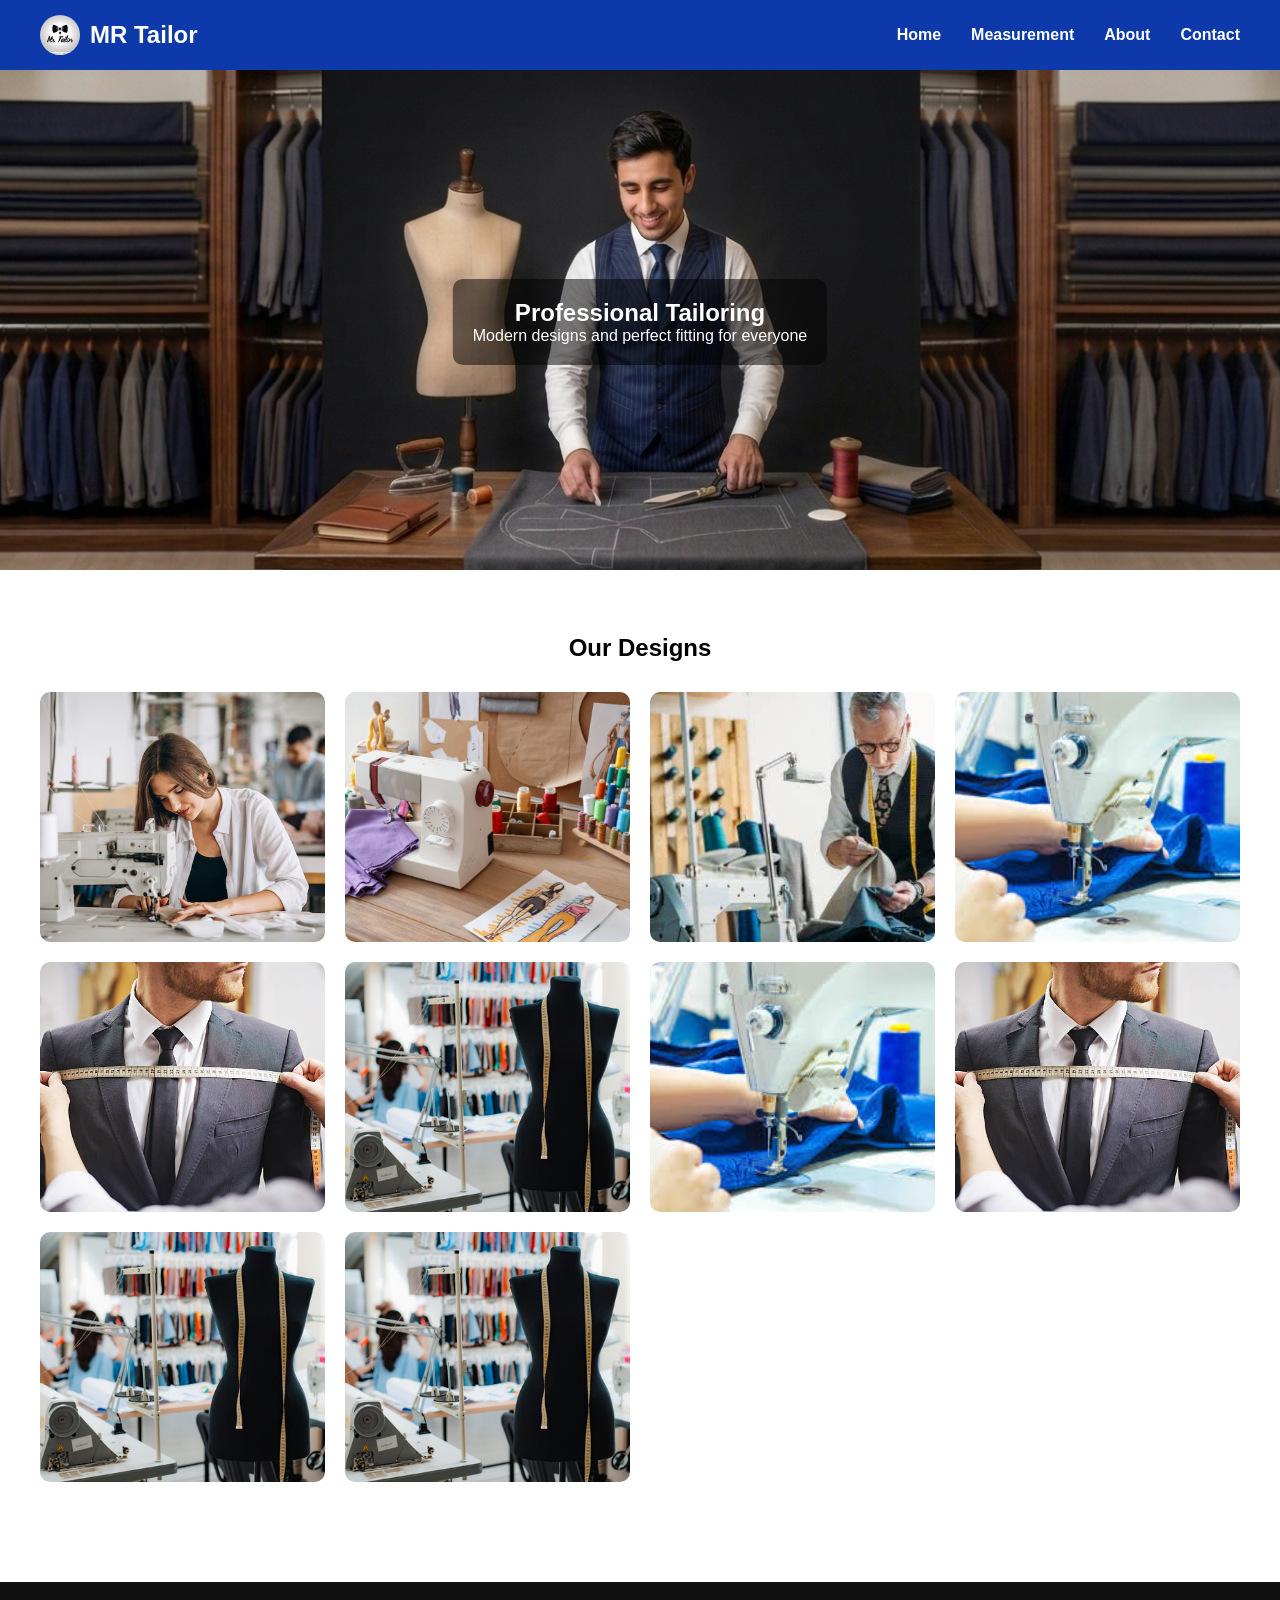
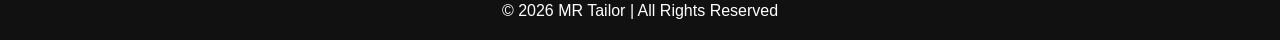
==== index.html @ 27d0355a "first commit" ====
<!DOCTYPE html>
<html lang="en">
<head>
<meta charset="UTF-8">
<meta name="viewport" content="width=device-width, initial-scale=1.0">

<title>MR Tailor</title>

<link rel="stylesheet" href="styles/style.css">
<link rel="stylesheet" href="https://cdnjs.cloudflare.com/ajax/libs/font-awesome/6.5.0/css/all.min.css">
</head>

<body>

<!-- HEADER -->

<header class="header">

<div class="logo-area">
<img src="images/home-logo-icon.jpg" class="logo">
<h2>MR Tailor</h2>
</div>

<nav class="nav">
<a href="index.html">Home</a>
<a href="nap.html">Measurement</a>
<a href="about_us.html">About</a>
<a href="contact.html">Contact</a>
</nav>
<div class="menu-btn">
<i class="fa fa-bars"></i>
</div>

</header>

<!-- HERO SECTION -->

<section class="hero">

<img src="images/hero-image3.png" alt="hero image">

<div class="hero-text">
<h1>Professional Tailoring</h1>
<p>Modern designs and perfect fitting for everyone</p>
</div>

</section>

<!-- GALLERY -->

<section class="gallery">

<h2>Our Designs</h2>

<div class="gallery-grid">

<img src="images/image-01.avif">
<img src="images/image-02.webp">
<img src="images/image-03.jpg">
<img src="images/image-04.jpg">
<img src="images/image-05.jpg">
<img src="images/image-06.jpg">
<img src="images/image-04.jpg">
<img src="images/image-05.jpg">
<img src="images/image-06.jpg">
<img src="images/image-06.jpg">

</div>

</section>

<!-- FOOTER -->

<footer>

<p>© 2026 MR Tailor | All Rights Reserved</p>

</footer>

</body>
</html>
---- styles/style.css ----
*{
margin:0;
padding:0;
box-sizing:border-box;
font-family:Arial;
}

/* HEADER */

.header{
display:flex;
justify-content:space-between;
align-items:center;
padding:15px 40px;
background:#0d39ab;
color:white;
position:sticky;
top:0;
z-index: 1000;
}

.logo-area{
display:flex;
align-items:center;
gap:10px;
}

.logo{
width:40px;
height:40px;
border-radius:50%;
}
.menu-btn{
display:none;
font-size:22px;
}
.nav{
display:flex;
gap:30px;
}

.nav a{
color:white;
text-decoration:none;
font-weight:bold;
transition:0.3s;
}

.nav a:hover{
color:yellow;
}

/* HERO */

.hero{
position:relative;
width:100%;
}

.hero img{
width:100%;
height:500px;
object-fit:cover;
}

.hero-text{
position:absolute;
top:50%;
left:50%;
transform:translate(-50%,-50%);
color:white;
text-align:center;
background:rgba(0,0,0,0.5);
padding:20px;
border-radius:10px;
}

/* GALLERY */

.gallery{
padding:60px 40px;
text-align:center;
}

.gallery h2{
margin-bottom:30px;
}

.gallery-grid{
display:grid;
grid-template-columns:repeat(auto-fit,minmax(250px,1fr));
gap:20px;
}

.gallery-grid img{
width:100%;
height:250px;
object-fit:cover;
border-radius:10px;
transition:0.3s;
}

.gallery-grid img:hover{
transform:scale(1.05);
}

/* FOOTER */

footer{
background:#111;
color:white;
text-align:center;
padding:20px;
margin-top:40px;
}

/* MOBILE */

@media(max-width:768px){
.nav{
    display: none;
}
.menu-btn{
display:block;
cursor:pointer;
}


.hero img{
height:350px;
}

.hero-text h1{
font-size:22px;
}

}
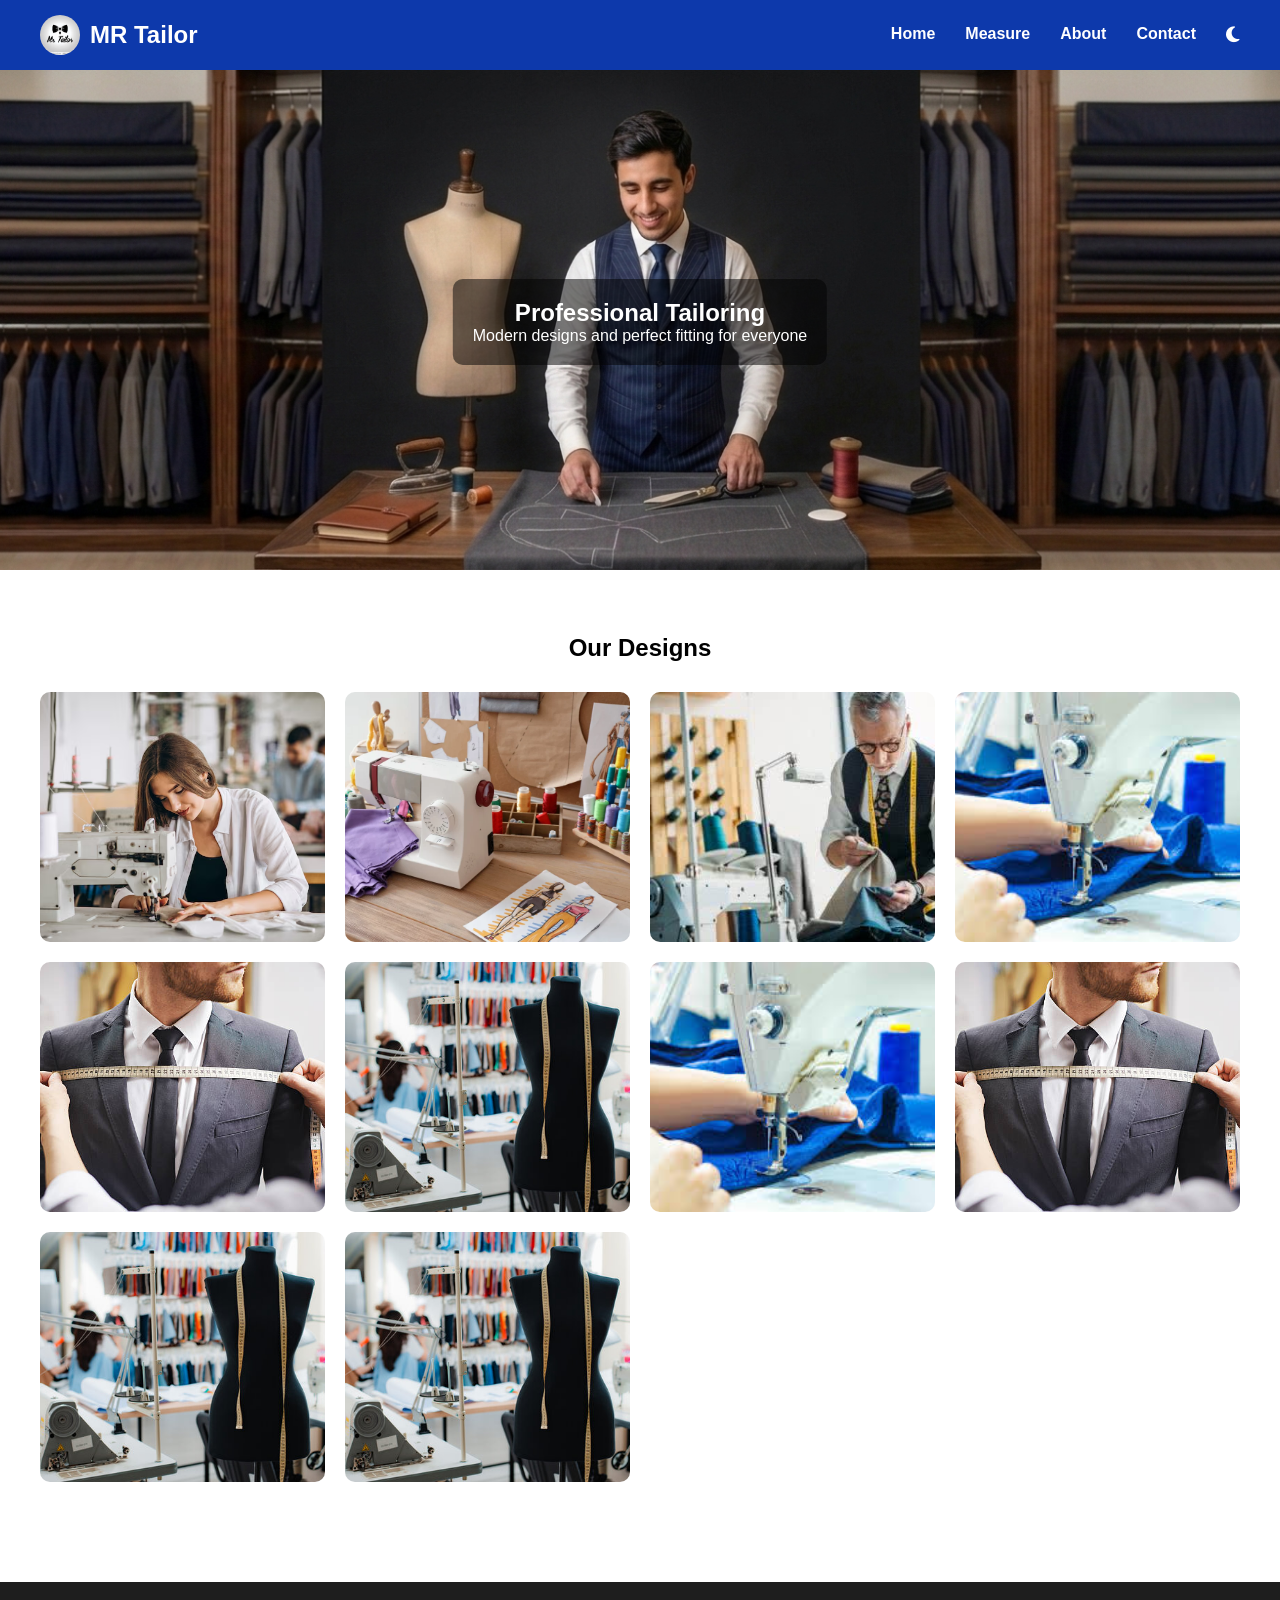
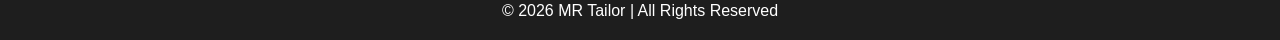
==== commit 5d1a9a1d: "we make our website responsible by using media query" ====
--- a/index.html
+++ b/index.html
@@ -5,9 +5,9 @@
 <meta name="viewport" content="width=device-width, initial-scale=1.0">
 
 <title>MR Tailor</title>
+<link rel="stylesheet" href="https://cdnjs.cloudflare.com/ajax/libs/font-awesome/6.5.0/css/all.min.css">
+<link rel="stylesheet" href="styles/style.css">
 
-<link rel="stylesheet" href="styles/style.css">
-<link rel="stylesheet" href="https://cdnjs.cloudflare.com/ajax/libs/font-awesome/6.5.0/css/all.min.css">
 </head>
 
 <body>
@@ -21,18 +21,21 @@
 <h2>MR Tailor</h2>
 </div>
 
-<nav class="nav">
+<nav class="nav js-nav">
 <a href="index.html">Home</a>
-<a href="nap.html">Measurement</a>
+<a href="nap.html">Measure</a>
 <a href="about_us.html">About</a>
 <a href="contact.html">Contact</a>
+<button class="theme-toggle js-theme-toggle">
+    <i class="fa-solid fa-moon"></i>
+</button>
 </nav>
 <div class="menu-btn">
-<i class="fa fa-bars"></i>
+<i class="fa fa-bars js-menu-btn"></i>
 </div>
 
 </header>
-
+<main>
 <!-- HERO SECTION -->
 
 <section class="hero">
@@ -50,7 +53,7 @@
 
 <section class="gallery">
 
-<h2>Our Designs</h2>
+<h2 id="h2">Our Designs</h2>
 
 <div class="gallery-grid">
 
@@ -68,7 +71,7 @@
 </div>
 
 </section>
-
+</main>
 <!-- FOOTER -->
 
 <footer>
@@ -76,6 +79,6 @@
 <p>© 2026 MR Tailor | All Rights Reserved</p>
 
 </footer>
-
+<script src="js/script.js"></script>
 </body>
 </html>
--- a/styles/style.css
+++ b/styles/style.css
@@ -48,6 +48,35 @@
 
 .nav a:hover{
 color:yellow;
+}
+
+/* mobile menu */
+ .active{
+        position: absolute;
+        top: 70px;
+        right: 0;
+        background-color: black;
+        flex-direction: column;
+        width: 100px;
+        padding: 20px;
+        display: none;
+        border-radius: 10px 0px 10px 10px;
+        animation: fadeIn 0.3s ease;
+    }
+main {
+     /* animation */
+    animation: fadeIn 0.8s ease;
+}
+/* ================= ANIMATIONS ================= */
+@keyframes fadeIn {
+    from {
+        opacity: 0;
+        transform: translateY(20px);
+    }
+    to {
+        opacity: 1;
+        transform: translateY(0);
+    }
 }
 
 /* HERO */
@@ -103,11 +132,38 @@
 .gallery-grid img:hover{
 transform:scale(1.05);
 }
+.theme-toggle {
+    background: none;
+    border: none;
+    color: white;
+    font-size: 18px;
+    cursor: pointer;
+}
+
+/* DARK MODE */
+body.dark {
+    background: #121212;
+}
+body.dark .header, 
+body.dark .container {
+    background: #1e1e1e;
+    color: white;
+}
+body.dark input,
+body.dark select,
+body.dark textarea {
+    background: #2c2c2c;
+    color: white;
+    border: 1px solid #555;
+}
+body.dark #h2, body.dark h3{
+  color: white;
+}
 
 /* FOOTER */
 
 footer{
-background:#111;
+background:#1e1e1e;
 color:white;
 text-align:center;
 padding:20px;
@@ -117,21 +173,24 @@
 /* MOBILE */
 
 @media(max-width:768px){
-.nav{
-    display: none;
-}
-.menu-btn{
-display:block;
-cursor:pointer;
-}
+  .nav{
+      display: none;
+  }
+   
+  .menu-btn{
+  display:block;
+  cursor:pointer;
+  }
+    .hero img{
+    height:350px;
+    }
 
-
-.hero img{
-height:350px;
-}
-
-.hero-text h1{
-font-size:22px;
-}
+    .hero-text h1{
+    font-size:22px;
+    }
+    /* NAV MOBILE */
+     .active{
+      display: flex;
+    }
 
 }
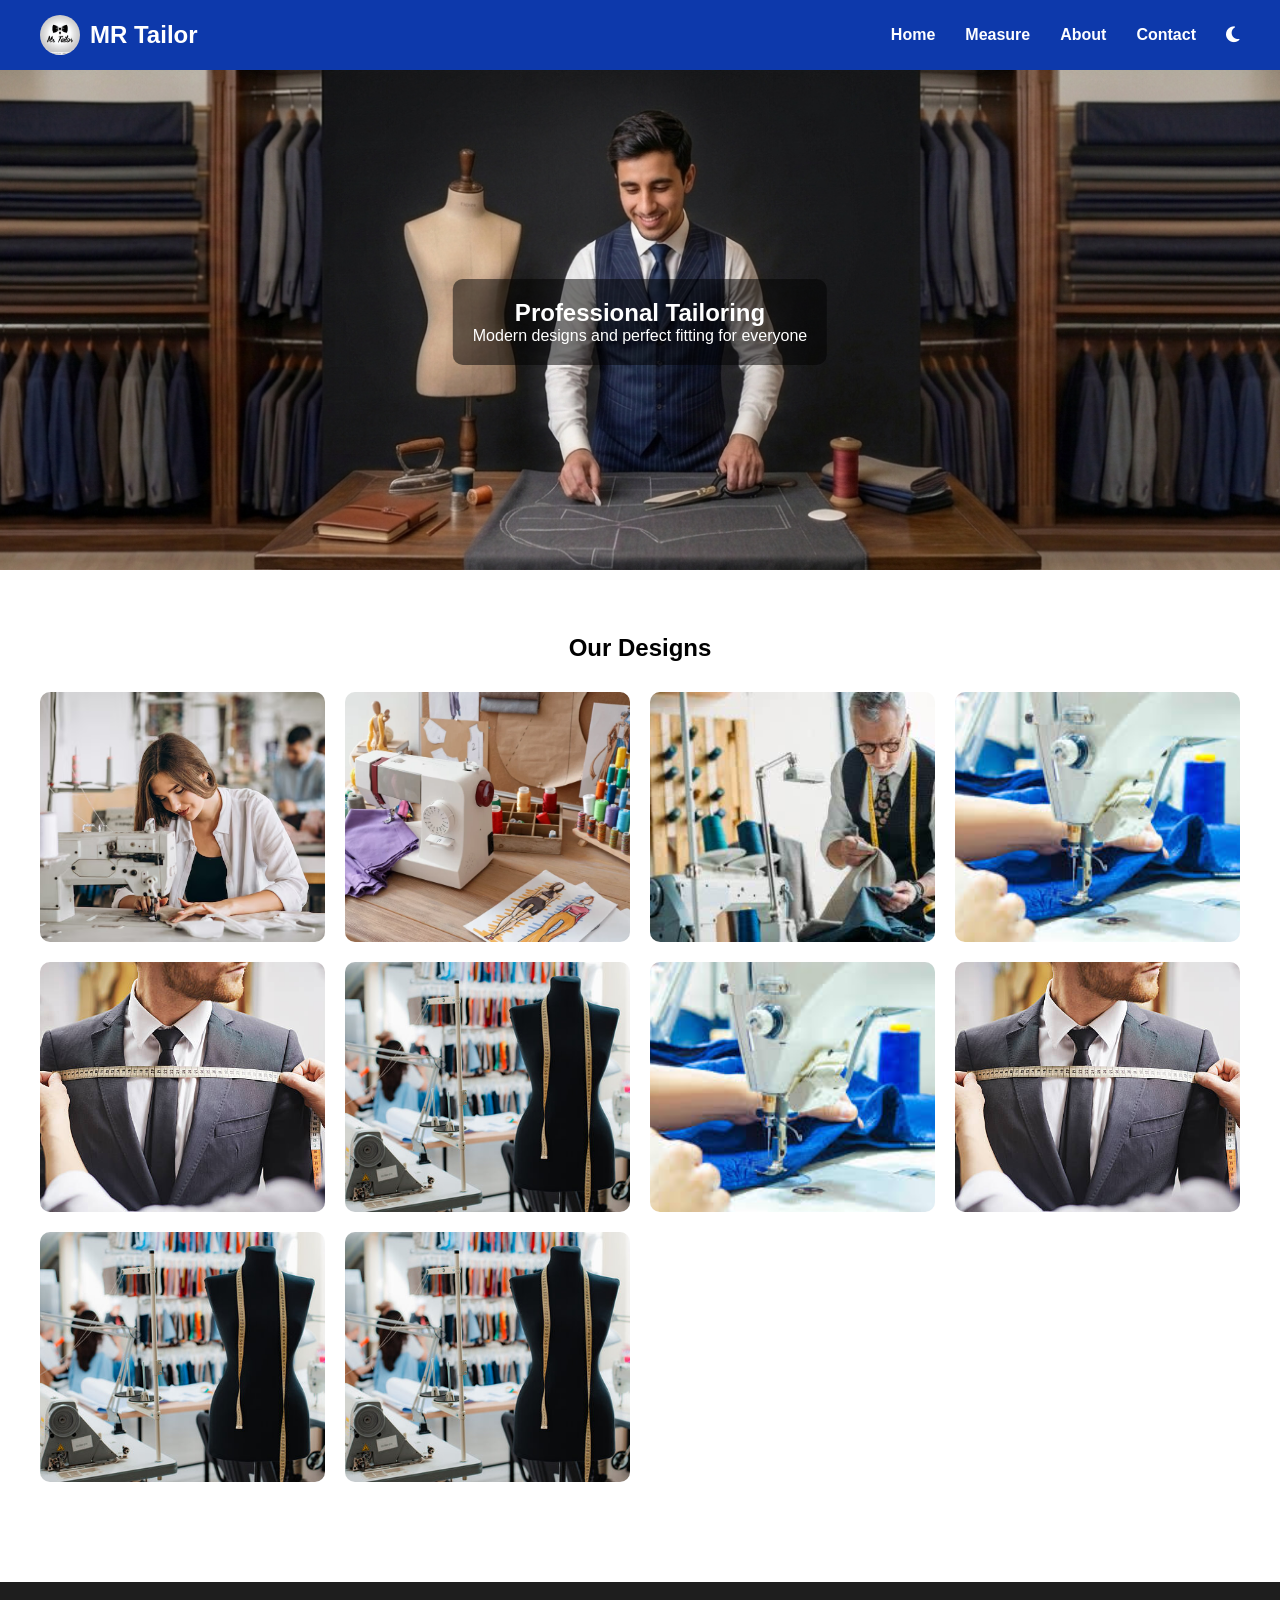
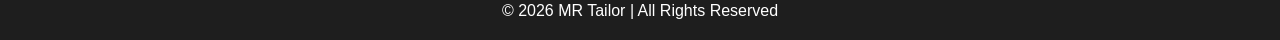
==== commit 071e6838: "create separate file for every specific css file" ====
--- a/index.html
+++ b/index.html
@@ -7,6 +7,8 @@
 <title>MR Tailor</title>
 <link rel="stylesheet" href="https://cdnjs.cloudflare.com/ajax/libs/font-awesome/6.5.0/css/all.min.css">
 <link rel="stylesheet" href="styles/style.css">
+<link rel="stylesheet" href="styles/header.css">
+<link rel="stylesheet" href="styles/darkTheme.css">
 
 </head>
 
@@ -14,63 +16,9 @@
 
 <!-- HEADER -->
 
-<header class="header">
-
-<div class="logo-area">
-<img src="images/home-logo-icon.jpg" class="logo">
-<h2>MR Tailor</h2>
-</div>
-
-<nav class="nav js-nav">
-<a href="index.html">Home</a>
-<a href="nap.html">Measure</a>
-<a href="about_us.html">About</a>
-<a href="contact.html">Contact</a>
-<button class="theme-toggle js-theme-toggle">
-    <i class="fa-solid fa-moon"></i>
-</button>
-</nav>
-<div class="menu-btn">
-<i class="fa fa-bars js-menu-btn"></i>
-</div>
-
+<header class="header js-header">
 </header>
-<main>
-<!-- HERO SECTION -->
-
-<section class="hero">
-
-<img src="images/hero-image3.png" alt="hero image">
-
-<div class="hero-text">
-<h1>Professional Tailoring</h1>
-<p>Modern designs and perfect fitting for everyone</p>
-</div>
-
-</section>
-
-<!-- GALLERY -->
-
-<section class="gallery">
-
-<h2 id="h2">Our Designs</h2>
-
-<div class="gallery-grid">
-
-<img src="images/image-01.avif">
-<img src="images/image-02.webp">
-<img src="images/image-03.jpg">
-<img src="images/image-04.jpg">
-<img src="images/image-05.jpg">
-<img src="images/image-06.jpg">
-<img src="images/image-04.jpg">
-<img src="images/image-05.jpg">
-<img src="images/image-06.jpg">
-<img src="images/image-06.jpg">
-
-</div>
-
-</section>
+<main class="js-main">
 </main>
 <!-- FOOTER -->
 
@@ -79,6 +27,6 @@
 <p>© 2026 MR Tailor | All Rights Reserved</p>
 
 </footer>
-<script src="js/script.js"></script>
+<script type="module" src="js/script.js"></script>
 </body>
 </html>
--- a/styles/style.css
+++ b/styles/style.css
@@ -1,54 +1,3 @@
-*{
-margin:0;
-padding:0;
-box-sizing:border-box;
-font-family:Arial;
-}
-
-/* HEADER */
-
-.header{
-display:flex;
-justify-content:space-between;
-align-items:center;
-padding:15px 40px;
-background:#0d39ab;
-color:white;
-position:sticky;
-top:0;
-z-index: 1000;
-}
-
-.logo-area{
-display:flex;
-align-items:center;
-gap:10px;
-}
-
-.logo{
-width:40px;
-height:40px;
-border-radius:50%;
-}
-.menu-btn{
-display:none;
-font-size:22px;
-}
-.nav{
-display:flex;
-gap:30px;
-}
-
-.nav a{
-color:white;
-text-decoration:none;
-font-weight:bold;
-transition:0.3s;
-}
-
-.nav a:hover{
-color:yellow;
-}
 
 /* mobile menu */
  .active{
@@ -132,29 +81,10 @@
 .gallery-grid img:hover{
 transform:scale(1.05);
 }
-.theme-toggle {
-    background: none;
-    border: none;
-    color: white;
-    font-size: 18px;
-    cursor: pointer;
-}
 
 /* DARK MODE */
 body.dark {
     background: #121212;
-}
-body.dark .header, 
-body.dark .container {
-    background: #1e1e1e;
-    color: white;
-}
-body.dark input,
-body.dark select,
-body.dark textarea {
-    background: #2c2c2c;
-    color: white;
-    border: 1px solid #555;
 }
 body.dark #h2, body.dark h3{
   color: white;
@@ -173,14 +103,6 @@
 /* MOBILE */
 
 @media(max-width:768px){
-  .nav{
-      display: none;
-  }
-   
-  .menu-btn{
-  display:block;
-  cursor:pointer;
-  }
     .hero img{
     height:350px;
     }
@@ -188,9 +110,4 @@
     .hero-text h1{
     font-size:22px;
     }
-    /* NAV MOBILE */
-     .active{
-      display: flex;
-    }
-
 }
--- a/styles/header.css
+++ b/styles/header.css
@@ -0,0 +1,97 @@
+*{
+    margin:0;
+    padding:0;
+    box-sizing:border-box;
+    font-family:Arial;
+}
+html, body {
+    height: 100vh;
+    margin: 0;
+}
+
+/* HEADER */
+
+.header{
+    display:flex;
+    justify-content:space-between;
+    align-items:center;
+    padding:15px 40px;
+    background:#0d39ab;
+    color:white;
+    position:sticky;
+    top:0;
+    z-index: 1000;
+    width: 100vw;
+}
+
+.logo-area{
+    display:flex;
+    align-items:center;
+    gap:10px;
+}
+
+.logo{
+    width:40px;
+    height:40px;
+    border-radius:50%;
+}
+.menu-btn{
+    display:none;
+    font-size:22px;
+}
+.nav{
+    display:flex;
+    align-items: center;
+    gap:30px;
+}
+
+.nav a{
+    color:white;
+    text-decoration:none;
+    font-weight:bold;
+    transition:0.3s;
+}
+
+.nav a:hover{
+    color:yellow;
+}
+/* mobile menu */
+.active{
+    position: absolute;
+    top: 70px;
+    right: 0;
+    background-color: black;
+    flex-direction: column;
+    width: 100px;
+    padding: 20px;
+    display: none;
+    border-radius: 10px 0px 10px 10px;
+    animation: fadeIn 0.3s ease;
+}
+/* ================= ANIMATIONS ================= */
+@keyframes fadeIn {
+    from {
+        opacity: 0;
+        transform: translateY(20px);
+    }
+    to {
+        opacity: 1;
+        transform: translateY(0);
+    }
+}
+
+/* responsiness */
+@media(max-width:768px){
+  .nav{
+      display: none;
+}
+   
+.menu-btn{
+  display:block;
+  cursor:pointer;
+}
+  /* NAV MOBILE */
+.active{
+  display: flex;
+}
+}
--- a/styles/darkTheme.css
+++ b/styles/darkTheme.css
@@ -0,0 +1,29 @@
+.theme-toggle {
+    background: none;
+    border: none;
+    color: white;
+    font-size: 18px;
+    cursor: pointer;
+}
+
+/* DARK MODE */
+body.dark {
+    background: #121212;
+}
+body.dark .header, 
+body.dark .container {
+    background: #1e1e1e;
+    color: white;
+}
+body.dark input,
+body.dark select,
+body.dark textarea {
+    background: #2c2c2c;
+    color: white;
+    border: 1px solid #555;
+}
+body.dark #h2, 
+body.dark h3,
+body.dark h1{
+  color: white;
+}
